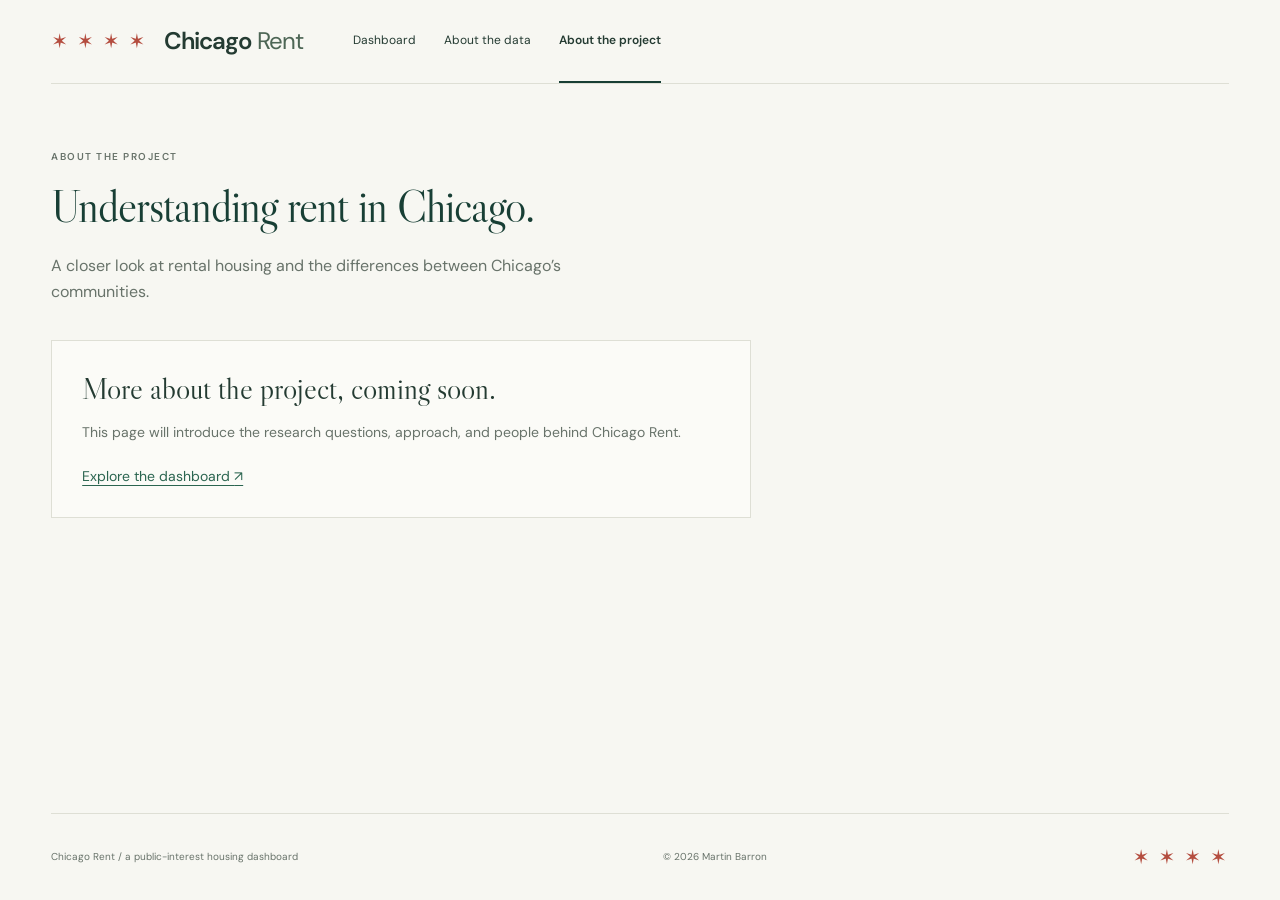
==== html/about.html @ 2ca5b663 "feat: Add favicon" ====
<!doctype html>
<html lang="en">
<head>
  <meta charset="utf-8">
  <meta name="viewport" content="width=device-width, initial-scale=1">
  <title>About the project · Chicago Rent</title>
  <link rel="icon" type="image/svg+xml" href="favicon.svg">
  <link href="style.css" rel="stylesheet">
</head>
<body>
  <a class="skip-link" href="#about-project">Skip to project information</a>
  <header class="site-header" id="page-top">
    <a class="brand" href="index.html"><span class="chicago-stars" aria-hidden="true">✶ ✶ ✶ ✶</span><span>Chicago <span class="brand-light">Rent</span></span></a>
    <nav aria-label="Main navigation"><a href="index.html">Dashboard</a><a href="data.html">About the data</a><a href="about.html" aria-current="page">About the project</a></nav>
  </header>
  <main id="about-project" class="project-page">
    <p class="eyebrow">About the project</p>
    <h1>Understanding rent in Chicago.</h1>
    <p class="project-lede">A closer look at rental housing and the differences between Chicago’s communities.</p>
    <section class="project-placeholder" aria-labelledby="coming-soon">
      <h2 id="coming-soon">More about the project, coming soon.</h2>
      <p>This page will introduce the research questions, approach, and people behind Chicago Rent.</p>
      <a href="index.html">Explore the dashboard <span aria-hidden="true">↗</span></a>
    </section>
  </main>
  <footer class="site-footer"><span>Chicago Rent / a public-interest housing dashboard</span><span>© 2026 Martin Barron</span><a class="chicago-stars" href="#page-top" aria-label="Return to top of page">✶ ✶ ✶ ✶</a></footer>
</body>
</html>
---- html/style.css ----
@import url('https://fonts.googleapis.com/css2?family=DM+Sans:wght@400;500;600;700&family=Libre+Caslon+Display&display=swap');
:root { font-family: 'DM Sans', system-ui, sans-serif; color: #243b32; background: #f7f7f2; --ink: #183f35; --muted: #68736a; --line: #dedfd5; --paper: #fbfbf7; --serif: 'Libre Caslon Display', Georgia, serif; }
* { box-sizing: border-box; }
body { margin: 0; font-size: 14px; line-height: 1.6; }
a { color: inherit; text-underline-offset: 4px; }
button, input, select { font: inherit; }
button, label, select { cursor: pointer; }
:focus-visible { outline: 3px solid #a74c29; outline-offset: 4px; }
.sr-only { position: absolute; width: 1px; height: 1px; overflow: hidden; clip-path: inset(50%); white-space: nowrap; }
.skip-link { position: fixed; left: 16px; top: -100px; background: var(--ink); color: white; padding: 12px; z-index: 100; }
.skip-link:focus { top: 12px; }
.site-header { margin: 0 4%; min-height: 84px; display: flex; align-items: center; gap: 50px; border-bottom: 1px solid var(--line); }
.brand { display: flex; gap: 17px; align-items: center; text-decoration: none; font-size: 24px; font-weight: 600; letter-spacing: -1px; white-space: nowrap; }
.brand-light { font-weight: 400; color: #4d6655; }
.chicago-stars { color: #b44d3f; letter-spacing: 2px; font-size: 20px; white-space: nowrap; }
nav { display: flex; gap: 28px; align-self: stretch; }
nav a { display: flex; align-items: center; text-decoration: none; font-size: 12px; border-bottom: 2px solid transparent; }
nav a[aria-current] { border-color: var(--ink); font-weight: 600; }
.eyebrow { text-transform: uppercase; letter-spacing: 1.5px; font-size: 10px; font-weight: 600; color: var(--muted); }
.intro { margin: 0 4%; padding: 34px 0; display: flex; justify-content: space-between; align-items: center; gap: 24px; }
.intro-kicker { display: flex; align-items: center; gap: 10px; margin-bottom: 12px; }
.live-dot { height: 5px; width: 5px; background: #518467; border-radius: 50%; }
h1 { font: normal clamp(35px, 3.5vw, 54px)/1.08 var(--serif); letter-spacing: -1px; margin: 0; color: var(--ink); }
h1 em { color: #4d7454; font-weight: 400; }
.intro p { margin: 13px 0 0; font-size: 12px; color: var(--muted); }
.intro-stat { display: flex; align-items: center; gap: 17px; padding-left: 30px; border-left: 1px solid var(--line); }
.intro-stat strong { font: normal 50px/1 var(--serif); }
.intro-stat span { font-size: 11px; color: var(--muted); white-space: nowrap; }
.workbench { margin: 0 4%; display: grid; grid-template-columns: 270px minmax(0, 1fr); border: 1px solid #d5d9ce; height: max(760px, calc(100svh - 290px)); max-height: 1100px; background: var(--paper); }
aside { padding: 24px 20px; border-right: 1px solid var(--line); overflow-y: auto; }
.sidebar-kicker { margin: 0 0 20px; }
fieldset { margin: 0; padding: 0; border: 0; min-width: 0; }
#rent-controls label { display: block; font-size: 11px; color: var(--muted); margin: 16px 0 7px; }
select { width: 100%; min-height: 42px; padding: 9px 7px; font-size: 12px; border: 1px solid #d7dcd0; border-radius: 3px; color: var(--ink); background: #f9faf4; }
#layers { border-top: 1px solid var(--line); margin-top: 24px; padding-top: 20px; }
#layers legend { float: left; width: 100%; margin-bottom: 12px; text-transform: uppercase; letter-spacing: 1.4px; font-size: 10px; font-weight: 600; color: var(--muted); }
#layers label { display: flex; align-items: center; gap: 9px; min-height: 40px; font-size: 12px; clear: both; }
input[type=checkbox] { width: 16px; height: 16px; accent-color: #35684f; }
.key { display: inline-block; width: 16px; height: 3px; }
.city { background: #b83246; }.communities { background: #126875; }.blocks { background: #655c79; }.tracts { background: #403a50; }
button { color: var(--ink); background: #f0f3e8; border: 1px solid #d5dfc8; border-radius: 3px; padding: 10px 12px; }
button:hover { background: #e4ebd9; }
button:disabled { opacity: .5; cursor: wait; }
#reset { width: 100%; margin-top: 23px; font-size: 12px; }
#status { font-size: 11px; color: var(--muted); margin: 15px 0 22px; }
.sidebar-about { display: flex; justify-content: space-between; font-size: 11px; border-top: 1px solid var(--line); padding-top: 17px; color: #2b6550; }
.map-region { position: relative; min-width: 0; overflow: hidden; background: #eaf0e9; }
#map { position: absolute; inset: 0; width: 100%; height: 100%; }
.map-title { position: absolute; top: 24px; left: 24px; max-width: calc(100% - 90px); padding: 12px 16px; background: #f7f7f2ed; border: 1px solid #e6e8dd; border-radius: 3px; pointer-events: none; }
.map-title h2 { font: normal 30px/1.12 var(--serif); letter-spacing: -.4px; margin: 5px 0; }
.map-title p { font-size: 10px; color: var(--muted); margin: 6px 0 0; }
.map-legend { position: absolute; bottom: 35px; left: 24px; width: 255px; max-width: calc(100% - 48px); padding: 15px 18px; border: 1px solid #d7ddcf; border-radius: 3px; background: #fbfcf7f5; }
.map-legend h2 { font-size: 12px; font-weight: 600; margin: 0 0 10px; }
#legend { list-style: none; padding: 0; margin: 0; font-size: 11px; font-variant-numeric: tabular-nums; }
#legend li { display: flex; gap: 9px; align-items: center; margin: 4px 0; }
.swatch { display: inline-block; width: 21px; height: 13px; border: 1px solid #79838a55; flex-shrink: 0; }
.note { font-size: 10px; line-height: 1.6; color: var(--muted); margin: 10px 0 0; }
.maplibregl-ctrl-group { background: #fbfcf7 !important; border: 1px solid #d7ddcf; box-shadow: none !important; border-radius: 3px !important; }
.maplibregl-ctrl-attrib { font: 10px/18px 'DM Sans', sans-serif; background: #f7f7f2dd !important; }
.reading-note { margin: 0 4%; padding: 28px 0; display: grid; grid-template-columns: 1fr 1fr; gap: 45px; border-bottom: 1px solid var(--line); }
.reading-note .eyebrow { margin: 0 0 8px; }
.reading-note h2 { font: normal 28px/1.15 var(--serif); margin: 0 0 10px; }
.reading-note p:not(.eyebrow), .source-notes { font-size: 12px; line-height: 1.8; color: var(--muted); margin: 0; }
.site-footer { margin: 0 4%; min-height: 85px; display: flex; align-items: center; justify-content: space-between; gap: 20px; color: var(--muted); font-size: 10px; }
@media (max-width: 1100px) { .workbench { grid-template-columns: 240px minmax(0, 1fr); } .map-legend { left: 14px; width: 225px; padding: 14px; } }
@media (max-width: 850px) { .workbench { height: 760px; max-height: none; } .map-region { min-height: 0; } .intro-stat { display: none; } }
@media (max-width: 600px) { .site-header { min-height: 74px; gap: 16px; flex-wrap: wrap; padding: 14px 0; } .brand { font-size: 21px; gap: 10px; } .brand .chicago-stars { font-size: 15px; } nav { gap: 16px; } nav a { font-size: 11px; padding: 5px 0; } .intro { padding: 26px 0; } h1 { font-size: 38px; } .workbench { grid-template-columns: 1fr; height: auto; } .map-region { height: 75svh; min-height: 560px; } aside { border-right: 0; border-bottom: 1px solid var(--line); padding: 20px; } #rent-controls { display: grid; grid-template-columns: 1fr; } #layers label { display: inline-flex; margin-right: 14px; } #layers { margin-top: 18px; } #reset { width: auto; margin-top: 15px; } #status { margin-bottom: 14px; } .map-title { top: 16px; left: 14px; } .map-title h2 { font-size: 27px; } .reading-note { grid-template-columns: 1fr; gap: 20px; } .site-footer { padding: 20px 0; flex-direction: column; align-items: flex-start; gap: 7px; }  }
@media (prefers-reduced-motion: reduce) { *, *::before, *::after { scroll-behavior: auto !important; transition: none !important; } }

.area-popup { font: 12px/1.6 'DM Sans', system-ui, sans-serif; color: var(--ink); max-height: 320px; overflow-y: auto; }
.area-popup p { margin: 0; padding: 9px 0; border-bottom: 1px solid var(--line); overflow-wrap: anywhere; }
.maplibregl-popup-content { background: var(--paper); padding: 18px; border: 1px solid var(--line); border-radius: 3px; }

.project-page { margin: 0 4%; padding: 65px 0 90px; min-height: calc(100svh - 170px); border-bottom: 1px solid var(--line); }
.project-page > .eyebrow { margin: 0 0 18px; }
.project-lede { color: var(--muted); max-width: 580px; margin: 22px 0 35px; font-size: 16px; }
.project-placeholder { max-width: 700px; padding: 30px; background: var(--paper); border: 1px solid var(--line); }
.project-placeholder h2 { font: normal 30px/1.2 var(--serif); margin: 0 0 14px; }
.project-placeholder p { color: var(--muted); margin: 0 0 22px; }
.project-placeholder a { color: #2b6550; }
@media (max-width: 850px) { .site-header { gap: 20px; flex-wrap: wrap; padding: 15px 0; } nav { flex-wrap: wrap; gap: 18px; } nav a { min-height: 36px; } }

.data-page { max-width: 960px; }
.data-page h2 { font: normal 30px/1.2 var(--serif); margin: 30px 0 16px; }
.data-page p:not(.eyebrow) { color: var(--muted); max-width: 700px; font-size: 15px; line-height: 1.8; }
.data-page .source-notes { margin-top: 32px; padding-top: 25px; border-top: 1px solid var(--line); max-width: 700px; font-size: 14px; }
.chicago-reset-control button { display: grid; place-items: center; color: var(--ink); }

.site-footer a.chicago-stars { text-decoration: none; min-height: 44px; display: inline-flex; align-items: center; }

.city-section { margin: 0 4%; padding: 46px 0 30px; border-bottom: 1px solid var(--line); }
.city-section-heading { display: flex; align-items: center; justify-content: space-between; gap: 20px; }
.city-section .eyebrow { margin: 0 0 10px; }
.city-section h2 { font: normal 38px/1.15 var(--serif); margin: 0; letter-spacing: -.5px; }
.city-intro { max-width: 750px; color: var(--muted); font-size: 13px; margin: 16px 0 8px; }
.period-badge { border: 1px solid #d5dfc8; border-radius: 3px; background: #edf2e3; padding: 8px 12px; color: #35664f; font-size: 12px; white-space: nowrap; }
#city-status { font-size: 11px; color: var(--muted); margin-bottom: 20px; }
.city-cards { display: grid; grid-template-columns: repeat(4, minmax(0,1fr)); gap: 15px; }
.stat-card { padding: 22px 20px; background: var(--paper); border: 1px solid var(--line); border-radius: 3px; }
.stat-card h3 { font-size: 12px; font-weight: 500; min-height: 38px; margin: 0 0 12px; }
.stat-card strong { display: block; font: normal clamp(30px,3vw,44px)/1.15 var(--serif); color: var(--ink); font-variant-numeric: tabular-nums; }
.stat-unit { font-size: 11px; color: var(--muted); margin: 5px 0 16px; }
.stat-moe { font-size: 11px; color: #35664f; margin: 0; }
.stat-description { font-size: 10px; line-height: 1.6; color: var(--muted); margin: 12px 0 0; border-top: 1px solid var(--line); padding-top: 10px; }
.trends-heading { max-width: 780px; margin-top: 45px; }
.trends-heading h2 { font-size: 32px; }
.trends-heading > p:last-child { font-size: 12px; color: var(--muted); }
.chart-notice { margin: 20px 0; padding: 12px 16px; border-left: 3px solid #b49a67; background: #f2efdf; font-size: 12px; color: #665733; }
.city-charts { display: grid; grid-template-columns: repeat(2, minmax(0,1fr)); gap: 20px; }
.trend-chart { min-width: 0; padding: 22px 20px 10px; border: 1px solid var(--line); border-radius: 3px; background: var(--paper); }
.trend-chart h3 { margin: 0; font-size: 15px; font-weight: 500; }
.chart-unit { font-size: 11px; margin: 5px 0 12px; color: var(--muted); }
.trend-chart svg { width: 100%; height: auto; display: block; overflow: visible; }
.chart-axis text { font: 11px 'DM Sans', system-ui, sans-serif; fill: #68736a; }
.chart-axis .domain { stroke: var(--line); }
.chart-grid line { stroke: #e6e8dd; }
.trend-line { fill: none; stroke-width: 2; }
.trend-chart circle:focus { outline: none; stroke-width: 4; }
.chart-readout { min-height: 40px; font-size: 11px; color: var(--muted); }
.city-table { margin-top: 25px; font-size: 12px; }
.city-table summary { cursor: pointer; color: #2b6550; padding: 10px 0; }
.table-scroll { overflow-x: auto; }
.city-table table { border-collapse: collapse; width: 100%; background: var(--paper); font-variant-numeric: tabular-nums; }
.city-table caption { text-align: left; padding: 10px; color: var(--muted); }
.city-table th, .city-table td { padding: 10px; border-bottom: 1px solid var(--line); text-align: left; }
.city-source { margin-top: 24px; font-size: 11px; color: var(--muted); }
@media (max-width: 1000px) { .city-cards { grid-template-columns: repeat(2,minmax(0,1fr)); } }
@media (max-width: 650px) { .city-section-heading { align-items: flex-start; flex-direction: column; gap: 4px; } .city-section h2 { font-size: 32px; } .city-charts { grid-template-columns: 1fr; } .stat-card { padding: 17px 13px; } .stat-card strong { font-size: 31px; } .trend-chart { padding: 18px 12px 8px; } }
@media (max-width: 360px) { .city-cards { grid-template-columns: 1fr; } }
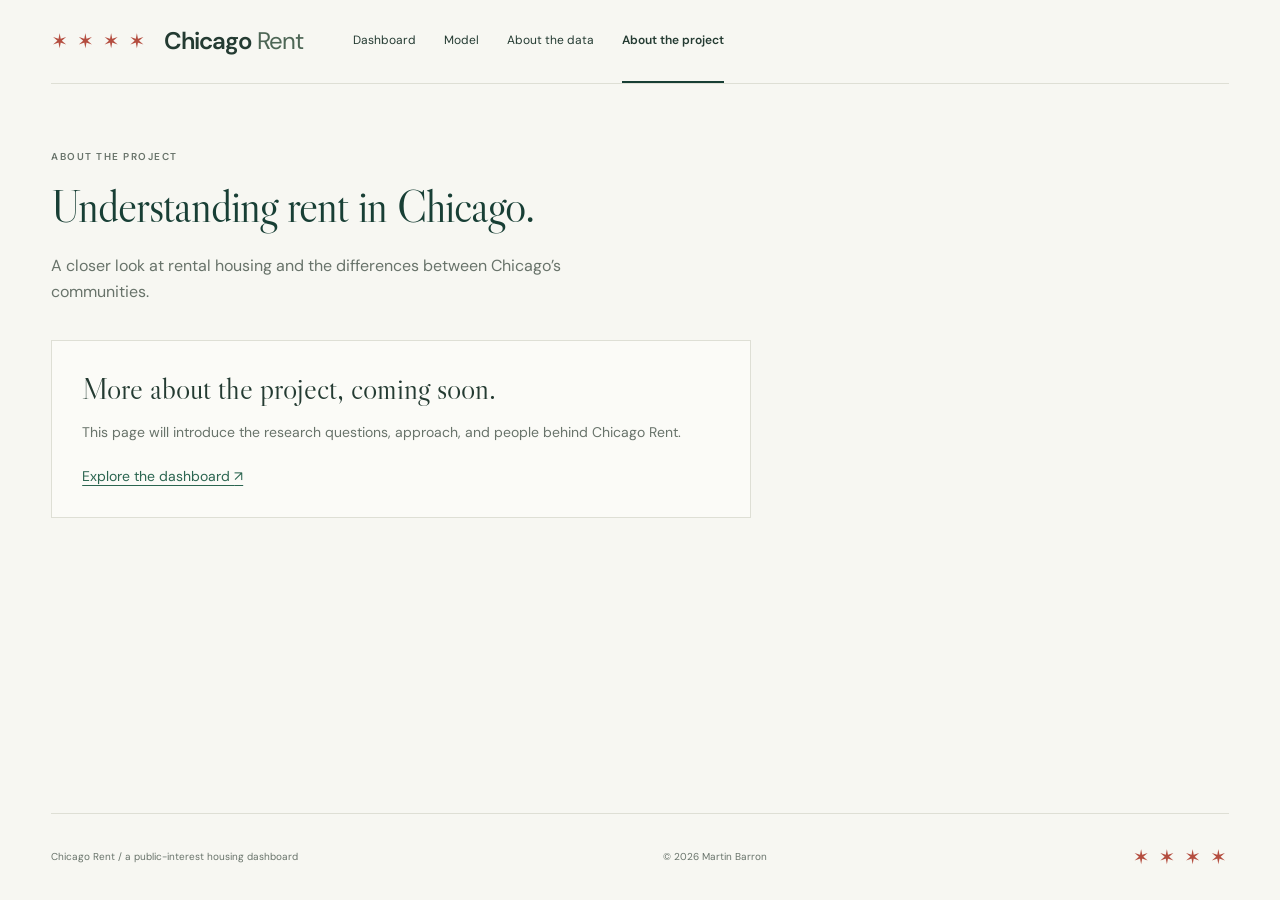
==== commit 767ecbba: "refactor: website enhancements" ====
--- a/html/about.html
+++ b/html/about.html
@@ -11,7 +11,7 @@
   <a class="skip-link" href="#about-project">Skip to project information</a>
   <header class="site-header" id="page-top">
     <a class="brand" href="index.html"><span class="chicago-stars" aria-hidden="true">✶ ✶ ✶ ✶</span><span>Chicago <span class="brand-light">Rent</span></span></a>
-    <nav aria-label="Main navigation"><a href="index.html">Dashboard</a><a href="data.html">About the data</a><a href="about.html" aria-current="page">About the project</a></nav>
+    <nav aria-label="Main navigation"><a href="index.html">Dashboard</a><a href="model.html">Model</a><a href="data.html">About the data</a><a href="about.html" aria-current="page">About the project</a></nav>
   </header>
   <main id="about-project" class="project-page">
     <p class="eyebrow">About the project</p>
--- a/html/style.css
+++ b/html/style.css
@@ -44,7 +44,7 @@
 #reset { width: 100%; margin-top: 23px; font-size: 12px; }
 #status { font-size: 11px; color: var(--muted); margin: 15px 0 22px; }
 .sidebar-about { display: flex; justify-content: space-between; font-size: 11px; border-top: 1px solid var(--line); padding-top: 17px; color: #2b6550; }
-.map-region { position: relative; min-width: 0; overflow: hidden; background: #eaf0e9; }
+.map-region { position: relative; min-width: 0; min-height: 0; overflow: hidden; background: #eaf0e9; }
 #map { position: absolute; inset: 0; width: 100%; height: 100%; }
 .map-title { position: absolute; top: 24px; left: 24px; max-width: calc(100% - 90px); padding: 12px 16px; background: #f7f7f2ed; border: 1px solid #e6e8dd; border-radius: 3px; pointer-events: none; }
 .map-title h2 { font: normal 30px/1.12 var(--serif); letter-spacing: -.4px; margin: 5px 0; }
@@ -94,20 +94,25 @@
 .city-section h2 { font: normal 38px/1.15 var(--serif); margin: 0; letter-spacing: -.5px; }
 .city-intro { max-width: 750px; color: var(--muted); font-size: 13px; margin: 16px 0 8px; }
 .period-badge { border: 1px solid #d5dfc8; border-radius: 3px; background: #edf2e3; padding: 8px 12px; color: #35664f; font-size: 12px; white-space: nowrap; }
+.city-period-control { flex-shrink: 0; min-width: 175px; }
+.city-period-control label { display: block; color: var(--muted); font-size: 11px; margin-bottom: 5px; }
+.city-period-control select { min-height: 42px; }
 #city-status { font-size: 11px; color: var(--muted); margin-bottom: 20px; }
-.city-cards { display: grid; grid-template-columns: repeat(4, minmax(0,1fr)); gap: 15px; }
+.city-cards { display: grid; grid-template-columns: repeat(5, minmax(0,1fr)); gap: 15px; }
 .stat-card { padding: 22px 20px; background: var(--paper); border: 1px solid var(--line); border-radius: 3px; }
 .stat-card h3 { font-size: 12px; font-weight: 500; min-height: 38px; margin: 0 0 12px; }
 .stat-card strong { display: block; font: normal clamp(30px,3vw,44px)/1.15 var(--serif); color: var(--ink); font-variant-numeric: tabular-nums; }
 .stat-unit { font-size: 11px; color: var(--muted); margin: 5px 0 16px; }
-.stat-moe { font-size: 11px; color: #35664f; margin: 0; }
+.stat-value-line { display: flex; flex-wrap: wrap; align-items: baseline; column-gap: 8px; }
+.stat-moe { font: normal clamp(21px, 2vw, 29px)/1.15 var(--serif); color: #738577; white-space: nowrap; }
+.moe-symbol { color: var(--ink); }
 .stat-description { font-size: 10px; line-height: 1.6; color: var(--muted); margin: 12px 0 0; border-top: 1px solid var(--line); padding-top: 10px; }
 .trends-heading { max-width: 780px; margin-top: 45px; }
 .trends-heading h2 { font-size: 32px; }
 .trends-heading > p:last-child { font-size: 12px; color: var(--muted); }
 .chart-notice { margin: 20px 0; padding: 12px 16px; border-left: 3px solid #b49a67; background: #f2efdf; font-size: 12px; color: #665733; }
 .city-charts { display: grid; grid-template-columns: repeat(2, minmax(0,1fr)); gap: 20px; }
-.trend-chart { min-width: 0; padding: 22px 20px 10px; border: 1px solid var(--line); border-radius: 3px; background: var(--paper); }
+.trend-chart { position: relative; min-width: 0; padding: 22px 20px 10px; border: 1px solid var(--line); border-radius: 3px; background: var(--paper); }
 .trend-chart h3 { margin: 0; font-size: 15px; font-weight: 500; }
 .chart-unit { font-size: 11px; margin: 5px 0 12px; color: var(--muted); }
 .trend-chart svg { width: 100%; height: auto; display: block; overflow: visible; }
@@ -117,6 +122,9 @@
 .trend-line { fill: none; stroke-width: 2; }
 .trend-chart circle:focus { outline: none; stroke-width: 4; }
 .chart-readout { min-height: 40px; font-size: 11px; color: var(--muted); }
+.trend-chart circle { cursor: pointer; }
+.chart-tooltip { position: absolute; z-index: 3; max-width: min(260px, calc(100% - 16px)); padding: 10px 12px; border: 1px solid #cbd5c3; border-radius: 3px; background: #fbfcf7; box-shadow: 0 3px 15px #273f2220; color: var(--ink); font-size: 12px; line-height: 1.5; pointer-events: none; }
+.chart-tooltip[hidden] { display: none; }
 .city-table { margin-top: 25px; font-size: 12px; }
 .city-table summary { cursor: pointer; color: #2b6550; padding: 10px 0; }
 .table-scroll { overflow-x: auto; }
@@ -127,3 +135,23 @@
 @media (max-width: 1000px) { .city-cards { grid-template-columns: repeat(2,minmax(0,1fr)); } }
 @media (max-width: 650px) { .city-section-heading { align-items: flex-start; flex-direction: column; gap: 4px; } .city-section h2 { font-size: 32px; } .city-charts { grid-template-columns: 1fr; } .stat-card { padding: 17px 13px; } .stat-card strong { font-size: 31px; } .trend-chart { padding: 18px 12px 8px; } }
 @media (max-width: 360px) { .city-cards { grid-template-columns: 1fr; } }
+
+/* City cards open an accessible, native comparison dialog. */
+.stat-card { position: relative; }
+.stat-card-action { position: absolute; inset: 0; width: 100%; border: 0; border-radius: inherit; background: transparent; cursor: pointer; }
+.stat-card-action:hover, .stat-card-action:focus-visible { background: transparent; }
+.stat-card:has(.stat-card-action:hover), .stat-card:has(.stat-card-action:focus-visible) { border-color: #2b6550; background: #f0f3e8; }
+.stat-card-action:focus-visible { outline: 3px solid #2b6550; outline-offset: 3px; }
+.stat-compare-cue { display: block; margin-top: 13px; color: #2b6550; font-size: 11px; }
+.comparison-dialog { width: min(820px, calc(100vw - 32px)); max-height: calc(100dvh - 40px); box-sizing: border-box; padding: 28px; border: 1px solid var(--line); border-radius: 8px; background: var(--paper); color: var(--ink); overflow-y: auto; }
+.comparison-dialog::backdrop { background: rgb(20 35 29 / 55%); }
+.comparison-header { display: flex; align-items: flex-start; justify-content: space-between; gap: 16px; }
+.comparison-header .eyebrow { margin: 0 0 8px; }
+.comparison-header h2 { font: normal 30px/1.2 var(--serif); margin: 0; }
+.comparison-close { display: grid; place-items: center; flex-shrink: 0; width: 30px; height: 30px; padding: 0; border: 1px solid var(--line); border-radius: 50%; font: 22px/1 Arial, sans-serif; background: transparent; color: inherit; cursor: pointer; }
+.comparison-close:focus-visible { outline: 3px solid #2b6550; outline-offset: 2px; }
+#comparison-period { font-size: 12px; line-height: 1.6; color: var(--muted); }
+#comparison-chart { min-height: 60px; }
+#comparison-chart svg { display: block; width: 100%; font-family: 'DM Sans', system-ui, sans-serif; font-size: 12px; }
+#comparison-chart .chart-grid text { fill: var(--muted); }
+@media (max-width: 500px) { .comparison-dialog { padding: 16px; } .comparison-header h2 { font-size: 25px; } #comparison-chart svg { font-size: 10px; } }
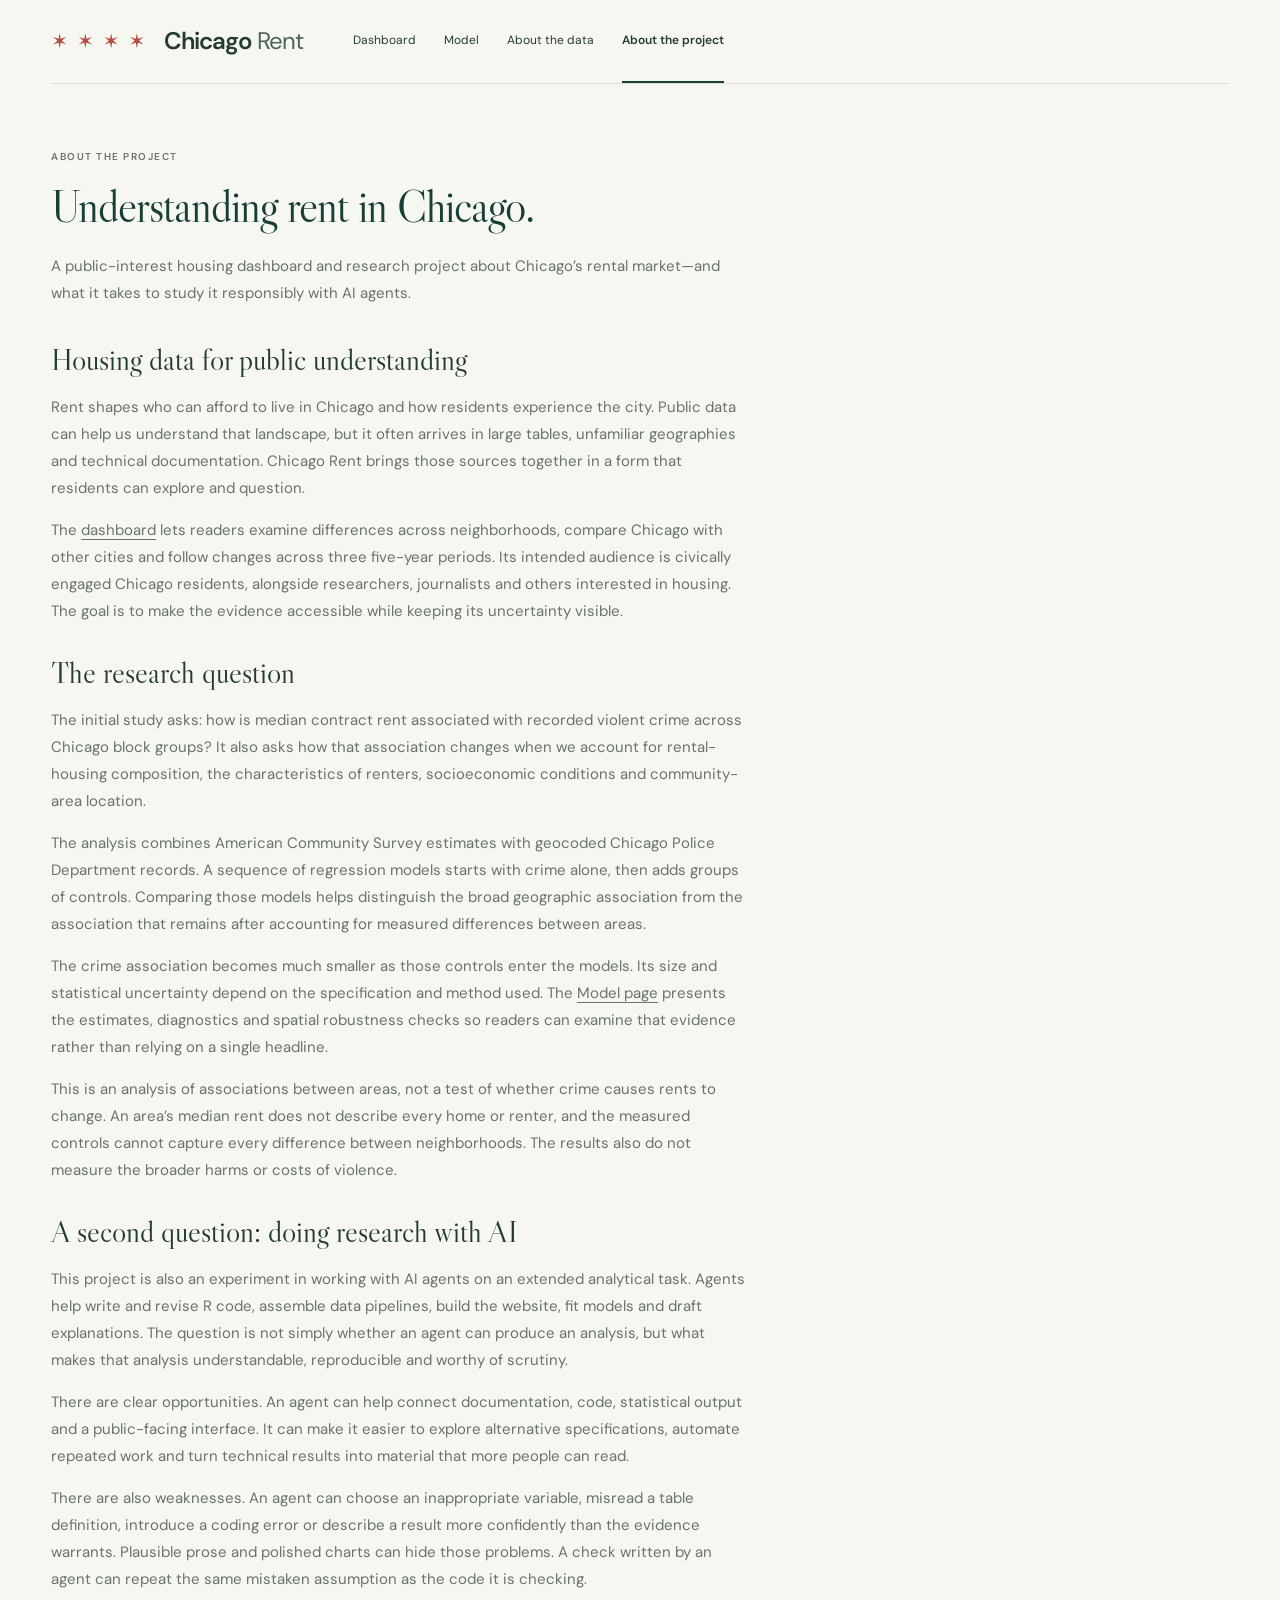
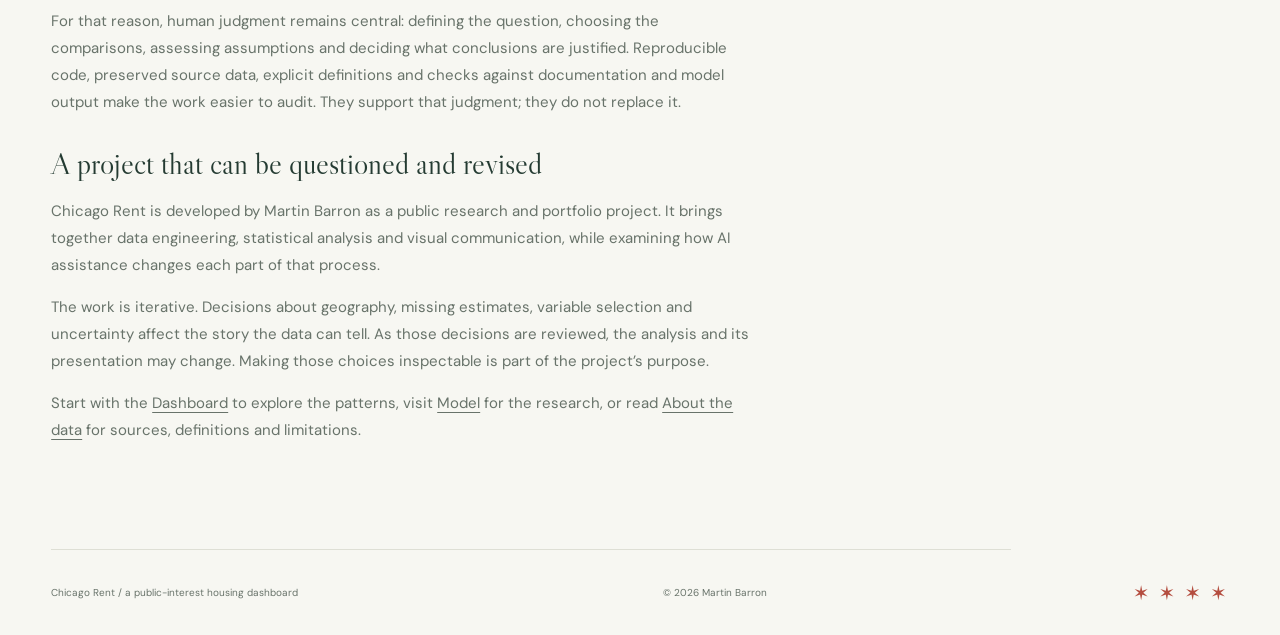
==== commit b9b4b1f3: "refactor: add placeholder about text" ====
--- a/html/about.html
+++ b/html/about.html
@@ -4,8 +4,9 @@
   <meta charset="utf-8">
   <meta name="viewport" content="width=device-width, initial-scale=1">
   <title>About the project · Chicago Rent</title>
+  <meta name="description" content="Chicago Rent is a public-interest housing dashboard and research project exploring rent, violent crime, and the strengths and limits of analysis with AI agents.">
   <link rel="icon" type="image/svg+xml" href="favicon.svg">
-  <link href="style.css" rel="stylesheet">
+  <link href="style.css?v=20261118-puma-aggregates" rel="stylesheet">
 </head>
 <body>
   <a class="skip-link" href="#about-project">Skip to project information</a>
@@ -13,14 +14,34 @@
     <a class="brand" href="index.html"><span class="chicago-stars" aria-hidden="true">✶ ✶ ✶ ✶</span><span>Chicago <span class="brand-light">Rent</span></span></a>
     <nav aria-label="Main navigation"><a href="index.html">Dashboard</a><a href="model.html">Model</a><a href="data.html">About the data</a><a href="about.html" aria-current="page">About the project</a></nav>
   </header>
-  <main id="about-project" class="project-page">
+  <main id="about-project" class="project-page data-page">
     <p class="eyebrow">About the project</p>
     <h1>Understanding rent in Chicago.</h1>
-    <p class="project-lede">A closer look at rental housing and the differences between Chicago’s communities.</p>
-    <section class="project-placeholder" aria-labelledby="coming-soon">
-      <h2 id="coming-soon">More about the project, coming soon.</h2>
-      <p>This page will introduce the research questions, approach, and people behind Chicago Rent.</p>
-      <a href="index.html">Explore the dashboard <span aria-hidden="true">↗</span></a>
+    <p class="project-lede">A public-interest housing dashboard and research project about Chicago’s rental market—and what it takes to study it responsibly with AI agents.</p>
+    <section aria-labelledby="public-interest-heading">
+      <h2 id="public-interest-heading">Housing data for public understanding</h2>
+      <p>Rent shapes who can afford to live in Chicago and how residents experience the city. Public data can help us understand that landscape, but it often arrives in large tables, unfamiliar geographies and technical documentation. Chicago Rent brings those sources together in a form that residents can explore and question.</p>
+      <p>The <a href="index.html">dashboard</a> lets readers examine differences across neighborhoods, compare Chicago with other cities and follow changes across three five-year periods. Its intended audience is civically engaged Chicago residents, alongside researchers, journalists and others interested in housing. The goal is to make the evidence accessible while keeping its uncertainty visible.</p>
+    </section>
+    <section aria-labelledby="research-heading">
+      <h2 id="research-heading">The research question</h2>
+      <p>The initial study asks: how is median contract rent associated with recorded violent crime across Chicago block groups? It also asks how that association changes when we account for rental-housing composition, the characteristics of renters, socioeconomic conditions and community-area location.</p>
+      <p>The analysis combines American Community Survey estimates with geocoded Chicago Police Department records. A sequence of regression models starts with crime alone, then adds groups of controls. Comparing those models helps distinguish the broad geographic association from the association that remains after accounting for measured differences between areas.</p>
+      <p>The crime association becomes much smaller as those controls enter the models. Its size and statistical uncertainty depend on the specification and method used. The <a href="model.html">Model page</a> presents the estimates, diagnostics and spatial robustness checks so readers can examine that evidence rather than relying on a single headline.</p>
+      <p>This is an analysis of associations between areas, not a test of whether crime causes rents to change. An area’s median rent does not describe every home or renter, and the measured controls cannot capture every difference between neighborhoods. The results also do not measure the broader harms or costs of violence.</p>
+    </section>
+    <section aria-labelledby="agents-heading">
+      <h2 id="agents-heading">A second question: doing research with AI</h2>
+      <p>This project is also an experiment in working with AI agents on an extended analytical task. Agents help write and revise R code, assemble data pipelines, build the website, fit models and draft explanations. The question is not simply whether an agent can produce an analysis, but what makes that analysis understandable, reproducible and worthy of scrutiny.</p>
+      <p>There are clear opportunities. An agent can help connect documentation, code, statistical output and a public-facing interface. It can make it easier to explore alternative specifications, automate repeated work and turn technical results into material that more people can read.</p>
+      <p>There are also weaknesses. An agent can choose an inappropriate variable, misread a table definition, introduce a coding error or describe a result more confidently than the evidence warrants. Plausible prose and polished charts can hide those problems. A check written by an agent can repeat the same mistaken assumption as the code it is checking.</p>
+      <p>For that reason, human judgment remains central: defining the question, choosing the comparisons, assessing assumptions and deciding what conclusions are justified. Reproducible code, preserved source data, explicit definitions and checks against documentation and model output make the work easier to audit. They support that judgment; they do not replace it.</p>
+    </section>
+    <section aria-labelledby="open-work-heading">
+      <h2 id="open-work-heading">A project that can be questioned and revised</h2>
+      <p>Chicago Rent is developed by Martin Barron as a public research and portfolio project. It brings together data engineering, statistical analysis and visual communication, while examining how AI assistance changes each part of that process.</p>
+      <p>The work is iterative. Decisions about geography, missing estimates, variable selection and uncertainty affect the story the data can tell. As those decisions are reviewed, the analysis and its presentation may change. Making those choices inspectable is part of the project’s purpose.</p>
+      <p>Start with the <a href="index.html">Dashboard</a> to explore the patterns, visit <a href="model.html">Model</a> for the research, or read <a href="data.html">About the data</a> for sources, definitions and limitations.</p>
     </section>
   </main>
   <footer class="site-footer"><span>Chicago Rent / a public-interest housing dashboard</span><span>© 2026 Martin Barron</span><a class="chicago-stars" href="#page-top" aria-label="Return to top of page">✶ ✶ ✶ ✶</a></footer>
--- a/html/style.css
+++ b/html/style.css
@@ -37,12 +37,14 @@
 #layers label { display: flex; align-items: center; gap: 9px; min-height: 40px; font-size: 12px; clear: both; }
 input[type=checkbox] { width: 16px; height: 16px; accent-color: #35684f; }
 .key { display: inline-block; width: 16px; height: 3px; }
+.key.pumas { background: #a66523; }
 .city { background: #b83246; }.communities { background: #126875; }.blocks { background: #655c79; }.tracts { background: #403a50; }
 button { color: var(--ink); background: #f0f3e8; border: 1px solid #d5dfc8; border-radius: 3px; padding: 10px 12px; }
 button:hover { background: #e4ebd9; }
 button:disabled { opacity: .5; cursor: wait; }
 #reset { width: 100%; margin-top: 23px; font-size: 12px; }
 #status { font-size: 11px; color: var(--muted); margin: 15px 0 22px; }
+#status:empty { display: none; }
 .sidebar-about { display: flex; justify-content: space-between; font-size: 11px; border-top: 1px solid var(--line); padding-top: 17px; color: #2b6550; }
 .map-region { position: relative; min-width: 0; min-height: 0; overflow: hidden; background: #eaf0e9; }
 #map { position: absolute; inset: 0; width: 100%; height: 100%; }
@@ -98,7 +100,7 @@
 .city-period-control label { display: block; color: var(--muted); font-size: 11px; margin-bottom: 5px; }
 .city-period-control select { min-height: 42px; }
 #city-status { font-size: 11px; color: var(--muted); margin-bottom: 20px; }
-.city-cards { display: grid; grid-template-columns: repeat(5, minmax(0,1fr)); gap: 15px; }
+.city-cards { display: grid; grid-template-columns: repeat(3, minmax(0,1fr)); gap: 15px; }
 .stat-card { padding: 22px 20px; background: var(--paper); border: 1px solid var(--line); border-radius: 3px; }
 .stat-card h3 { font-size: 12px; font-weight: 500; min-height: 38px; margin: 0 0 12px; }
 .stat-card strong { display: block; font: normal clamp(30px,3vw,44px)/1.15 var(--serif); color: var(--ink); font-variant-numeric: tabular-nums; }
@@ -138,11 +140,11 @@
 
 /* City cards open an accessible, native comparison dialog. */
 .stat-card { position: relative; }
-.stat-card-action { position: absolute; inset: 0; width: 100%; border: 0; border-radius: inherit; background: transparent; cursor: pointer; }
-.stat-card-action:hover, .stat-card-action:focus-visible { background: transparent; }
-.stat-card:has(.stat-card-action:hover), .stat-card:has(.stat-card-action:focus-visible) { border-color: #2b6550; background: #f0f3e8; }
-.stat-card-action:focus-visible { outline: 3px solid #2b6550; outline-offset: 3px; }
-.stat-compare-cue { display: block; margin-top: 13px; color: #2b6550; font-size: 11px; }
+ .stat-card-actions { display: flex; flex-wrap: wrap; gap: 8px 18px; margin-top: 18px; }
+.stat-card-actions button { position: static; width: auto; border: 0; padding: 2px 0; background: transparent; color: var(--ink); font-size: 12px; text-decoration: underline; text-underline-offset: 3px; }
+.stat-card-actions button:hover { color: #287d87; }
+.stat-card:has(.stat-card-actions button:hover), .stat-card:has(.stat-card-actions button:focus-visible) { border-color: #2b6550; background: #f0f3e8; }
+.stat-card-actions button:focus-visible { outline: 2px solid #2b6550; outline-offset: 3px; }
 .comparison-dialog { width: min(820px, calc(100vw - 32px)); max-height: calc(100dvh - 40px); box-sizing: border-box; padding: 28px; border: 1px solid var(--line); border-radius: 8px; background: var(--paper); color: var(--ink); overflow-y: auto; }
 .comparison-dialog::backdrop { background: rgb(20 35 29 / 55%); }
 .comparison-header { display: flex; align-items: flex-start; justify-content: space-between; gap: 16px; }
@@ -155,3 +157,19 @@
 #comparison-chart svg { display: block; width: 100%; font-family: 'DM Sans', system-ui, sans-serif; font-size: 12px; }
 #comparison-chart .chart-grid text { fill: var(--muted); }
 @media (max-width: 500px) { .comparison-dialog { padding: 16px; } .comparison-header h2 { font-size: 25px; } #comparison-chart svg { font-size: 10px; } }
+
+/* Citywide categories share their labels and membership with map measures. */
+.city-tabs { display: flex; flex-wrap: wrap; gap: 6px; margin: 24px 0 20px; border-bottom: 1px solid var(--line); padding-bottom: 12px; }
+.city-tabs [role="tab"] { font: inherit; font-size: 13px; border: 1px solid var(--line); border-radius: 4px; padding: 9px 13px; background: transparent; color: var(--ink); cursor: pointer; }
+.city-tabs [role="tab"]:hover:not(:disabled) { background: #e6ecdf; }
+.city-tabs [role="tab"][aria-selected="true"] { background: #183f35; color: #fff; border-color: #183f35; }
+.city-tabs [role="tab"]:focus-visible, #city-group-panel:focus-visible { outline: 2px solid #287d87; outline-offset: 3px; }
+.city-tabs [role="tab"]:disabled { opacity: .45; cursor: default; }
+
+.distribution-controls { display: flex; flex-wrap: wrap; gap: 14px 24px; margin: 20px 0; }
+.distribution-controls label { display: flex; align-items: center; gap: 8px; font-size: 12px; }
+.distribution-controls select, .distribution-controls input { border: 1px solid var(--line); border-radius: 3px; padding: 7px; background: var(--paper); color: var(--ink); }
+.distribution-controls input { width: 65px; }
+#distribution-chart svg { width: 100%; display: block; font-family: inherit; font-size: 12px; }
+#distribution-chart rect:focus, #distribution-chart rect:hover { fill: #b44d3f; outline: none; }
+#distribution-note { color: var(--muted); font-size: 12px; }
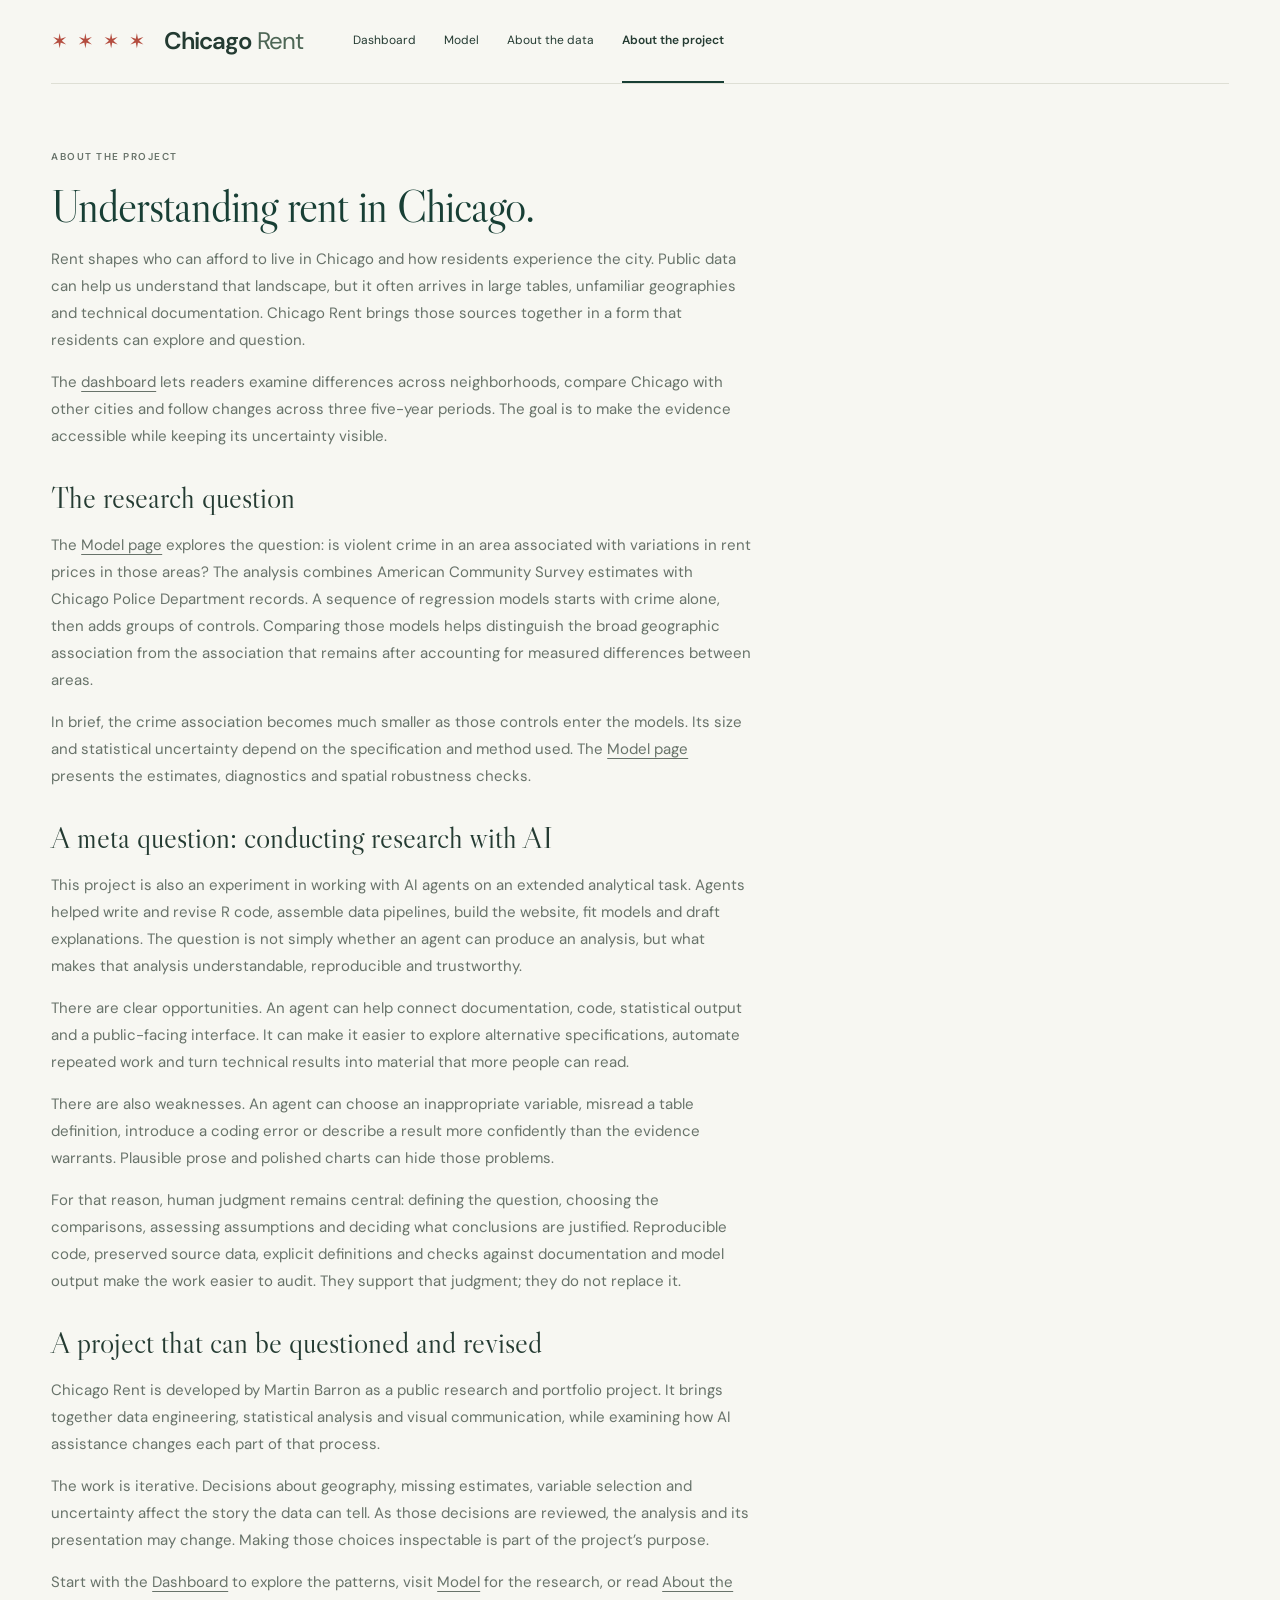
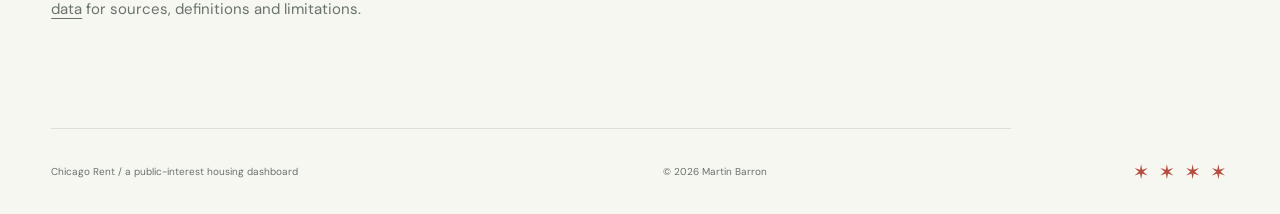
==== commit c4cc626e: "refactor: update about.html" ====
--- a/html/about.html
+++ b/html/about.html
@@ -17,24 +17,20 @@
   <main id="about-project" class="project-page data-page">
     <p class="eyebrow">About the project</p>
     <h1>Understanding rent in Chicago.</h1>
-    <p class="project-lede">A public-interest housing dashboard and research project about Chicago’s rental market—and what it takes to study it responsibly with AI agents.</p>
-    <section aria-labelledby="public-interest-heading">
-      <h2 id="public-interest-heading">Housing data for public understanding</h2>
+    <section aria-label="Project introduction">
       <p>Rent shapes who can afford to live in Chicago and how residents experience the city. Public data can help us understand that landscape, but it often arrives in large tables, unfamiliar geographies and technical documentation. Chicago Rent brings those sources together in a form that residents can explore and question.</p>
-      <p>The <a href="index.html">dashboard</a> lets readers examine differences across neighborhoods, compare Chicago with other cities and follow changes across three five-year periods. Its intended audience is civically engaged Chicago residents, alongside researchers, journalists and others interested in housing. The goal is to make the evidence accessible while keeping its uncertainty visible.</p>
+      <p>The <a href="index.html">dashboard</a> lets readers examine differences across neighborhoods, compare Chicago with other cities and follow changes across three five-year periods. The goal is to make the evidence accessible while keeping its uncertainty visible.</p>
     </section>
     <section aria-labelledby="research-heading">
       <h2 id="research-heading">The research question</h2>
-      <p>The initial study asks: how is median contract rent associated with recorded violent crime across Chicago block groups? It also asks how that association changes when we account for rental-housing composition, the characteristics of renters, socioeconomic conditions and community-area location.</p>
-      <p>The analysis combines American Community Survey estimates with geocoded Chicago Police Department records. A sequence of regression models starts with crime alone, then adds groups of controls. Comparing those models helps distinguish the broad geographic association from the association that remains after accounting for measured differences between areas.</p>
-      <p>The crime association becomes much smaller as those controls enter the models. Its size and statistical uncertainty depend on the specification and method used. The <a href="model.html">Model page</a> presents the estimates, diagnostics and spatial robustness checks so readers can examine that evidence rather than relying on a single headline.</p>
-      <p>This is an analysis of associations between areas, not a test of whether crime causes rents to change. An area’s median rent does not describe every home or renter, and the measured controls cannot capture every difference between neighborhoods. The results also do not measure the broader harms or costs of violence.</p>
+      <p>The <a href="model.html">Model page</a> explores the question: is violent crime in an area associated with variations in rent prices in those areas? The analysis combines American Community Survey estimates with Chicago Police Department records. A sequence of regression models starts with crime alone, then adds groups of controls. Comparing those models helps distinguish the broad geographic association from the association that remains after accounting for measured differences between areas.</p>
+      <p>In brief, the crime association becomes much smaller as those controls enter the models. Its size and statistical uncertainty depend on the specification and method used. The <a href="model.html">Model page</a> presents the estimates, diagnostics and spatial robustness checks.</p>
     </section>
     <section aria-labelledby="agents-heading">
-      <h2 id="agents-heading">A second question: doing research with AI</h2>
-      <p>This project is also an experiment in working with AI agents on an extended analytical task. Agents help write and revise R code, assemble data pipelines, build the website, fit models and draft explanations. The question is not simply whether an agent can produce an analysis, but what makes that analysis understandable, reproducible and worthy of scrutiny.</p>
+      <h2 id="agents-heading">A meta question: conducting research with AI</h2>
+      <p>This project is also an experiment in working with AI agents on an extended analytical task. Agents helped write and revise R code, assemble data pipelines, build the website, fit models and draft explanations. The question is not simply whether an agent can produce an analysis, but what makes that analysis understandable, reproducible and trustworthy.</p>
       <p>There are clear opportunities. An agent can help connect documentation, code, statistical output and a public-facing interface. It can make it easier to explore alternative specifications, automate repeated work and turn technical results into material that more people can read.</p>
-      <p>There are also weaknesses. An agent can choose an inappropriate variable, misread a table definition, introduce a coding error or describe a result more confidently than the evidence warrants. Plausible prose and polished charts can hide those problems. A check written by an agent can repeat the same mistaken assumption as the code it is checking.</p>
+      <p>There are also weaknesses. An agent can choose an inappropriate variable, misread a table definition, introduce a coding error or describe a result more confidently than the evidence warrants. Plausible prose and polished charts can hide those problems.</p>
       <p>For that reason, human judgment remains central: defining the question, choosing the comparisons, assessing assumptions and deciding what conclusions are justified. Reproducible code, preserved source data, explicit definitions and checks against documentation and model output make the work easier to audit. They support that judgment; they do not replace it.</p>
     </section>
     <section aria-labelledby="open-work-heading">
--- a/html/style.css
+++ b/html/style.css
@@ -83,6 +83,17 @@
 @media (max-width: 850px) { .site-header { gap: 20px; flex-wrap: wrap; padding: 15px 0; } nav { flex-wrap: wrap; gap: 18px; } nav a { min-height: 36px; } }
 
 .data-page { max-width: 960px; }
+.data-page:has(.variable-dictionary) { max-width: 1280px; }
+.data-dictionary-scroll { overflow-x: auto; margin: 25px 0; border: 1px solid var(--line); }
+.data-dictionary { width: 100%; min-width: 850px; border-collapse: collapse; font-size: 14px; line-height: 1.65; text-align: left; }
+.data-dictionary caption { text-align: left; padding: 16px; color: var(--muted); }
+.data-dictionary th, .data-dictionary td { padding: 16px; vertical-align: top; border-top: 1px solid var(--line); }
+.data-dictionary thead { background: var(--paper); }
+.data-dictionary th[scope="row"] { width: 20%; font-weight: 600; }
+.data-dictionary td:nth-child(2) { width: 28%; }
+.data-dictionary td:nth-child(3) { width: 40%; }
+.data-dictionary code { font-size: 12px; overflow-wrap: anywhere; }
+.data-dictionary a { color: #2b6550; text-underline-offset: 3px; }
 .data-page h2 { font: normal 30px/1.2 var(--serif); margin: 30px 0 16px; }
 .data-page p:not(.eyebrow) { color: var(--muted); max-width: 700px; font-size: 15px; line-height: 1.8; }
 .data-page .source-notes { margin-top: 32px; padding-top: 25px; border-top: 1px solid var(--line); max-width: 700px; font-size: 14px; }
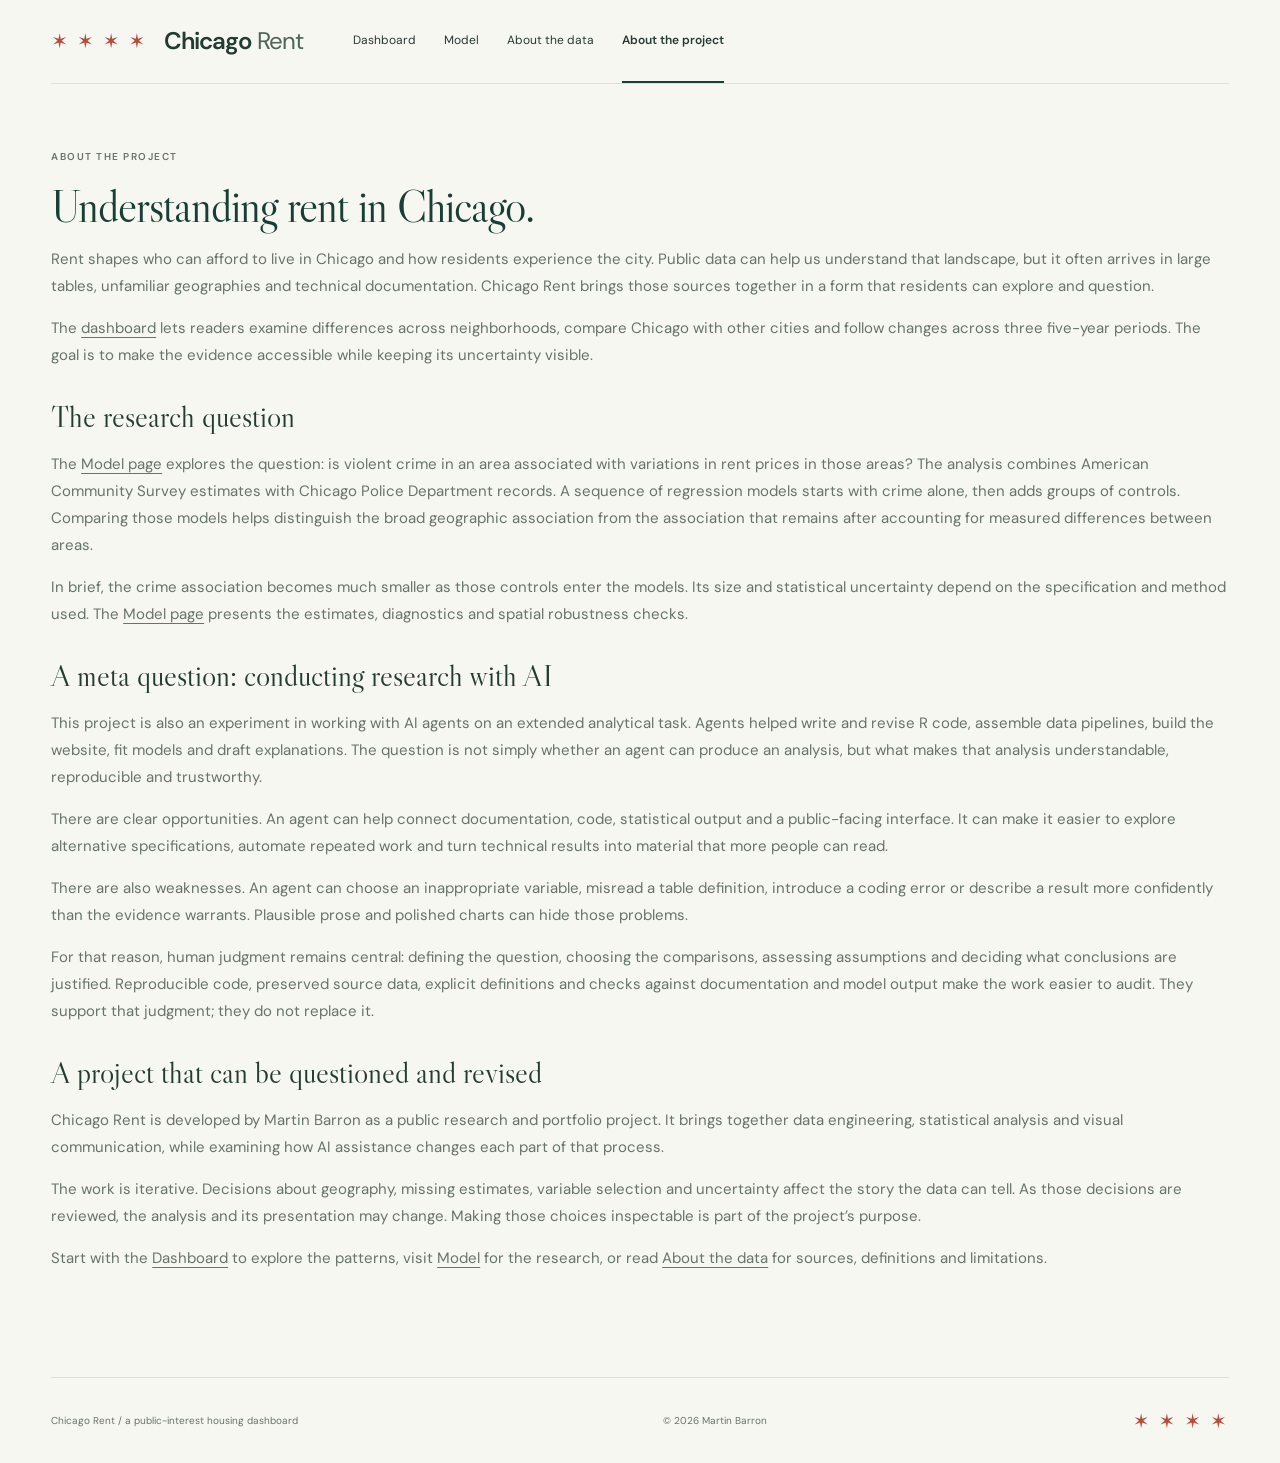
==== commit 3083b1f9: "refactor: add zip code boundaries" ====
--- a/html/about.html
+++ b/html/about.html
@@ -6,7 +6,7 @@
   <title>About the project · Chicago Rent</title>
   <meta name="description" content="Chicago Rent is a public-interest housing dashboard and research project exploring rent, violent crime, and the strengths and limits of analysis with AI agents.">
   <link rel="icon" type="image/svg+xml" href="favicon.svg">
-  <link href="style.css?v=20261118-puma-aggregates" rel="stylesheet">
+  <link href="style.css?v=20261127-about-width" rel="stylesheet">
 </head>
 <body>
   <a class="skip-link" href="#about-project">Skip to project information</a>
--- a/html/style.css
+++ b/html/style.css
@@ -37,6 +37,7 @@
 #layers label { display: flex; align-items: center; gap: 9px; min-height: 40px; font-size: 12px; clear: both; }
 input[type=checkbox] { width: 16px; height: 16px; accent-color: #35684f; }
 .key { display: inline-block; width: 16px; height: 3px; }
+.key.zips { height: 0; border-top: 2px solid #a45319; }
 .key.pumas { background: #a66523; }
 .city { background: #b83246; }.communities { background: #126875; }.blocks { background: #655c79; }.tracts { background: #403a50; }
 button { color: var(--ink); background: #f0f3e8; border: 1px solid #d5dfc8; border-radius: 3px; padding: 10px 12px; }
@@ -82,8 +83,6 @@
 .project-placeholder a { color: #2b6550; }
 @media (max-width: 850px) { .site-header { gap: 20px; flex-wrap: wrap; padding: 15px 0; } nav { flex-wrap: wrap; gap: 18px; } nav a { min-height: 36px; } }
 
-.data-page { max-width: 960px; }
-.data-page:has(.variable-dictionary) { max-width: 1280px; }
 .data-dictionary-scroll { overflow-x: auto; margin: 25px 0; border: 1px solid var(--line); }
 .data-dictionary { width: 100%; min-width: 850px; border-collapse: collapse; font-size: 14px; line-height: 1.65; text-align: left; }
 .data-dictionary caption { text-align: left; padding: 16px; color: var(--muted); }
@@ -95,8 +94,8 @@
 .data-dictionary code { font-size: 12px; overflow-wrap: anywhere; }
 .data-dictionary a { color: #2b6550; text-underline-offset: 3px; }
 .data-page h2 { font: normal 30px/1.2 var(--serif); margin: 30px 0 16px; }
-.data-page p:not(.eyebrow) { color: var(--muted); max-width: 700px; font-size: 15px; line-height: 1.8; }
-.data-page .source-notes { margin-top: 32px; padding-top: 25px; border-top: 1px solid var(--line); max-width: 700px; font-size: 14px; }
+.data-page p:not(.eyebrow) { color: var(--muted); font-size: 15px; line-height: 1.8; }
+.data-page .source-notes { margin-top: 32px; padding-top: 25px; border-top: 1px solid var(--line); font-size: 14px; }
 .chicago-reset-control button { display: grid; place-items: center; color: var(--ink); }
 
 .site-footer a.chicago-stars { text-decoration: none; min-height: 44px; display: inline-flex; align-items: center; }
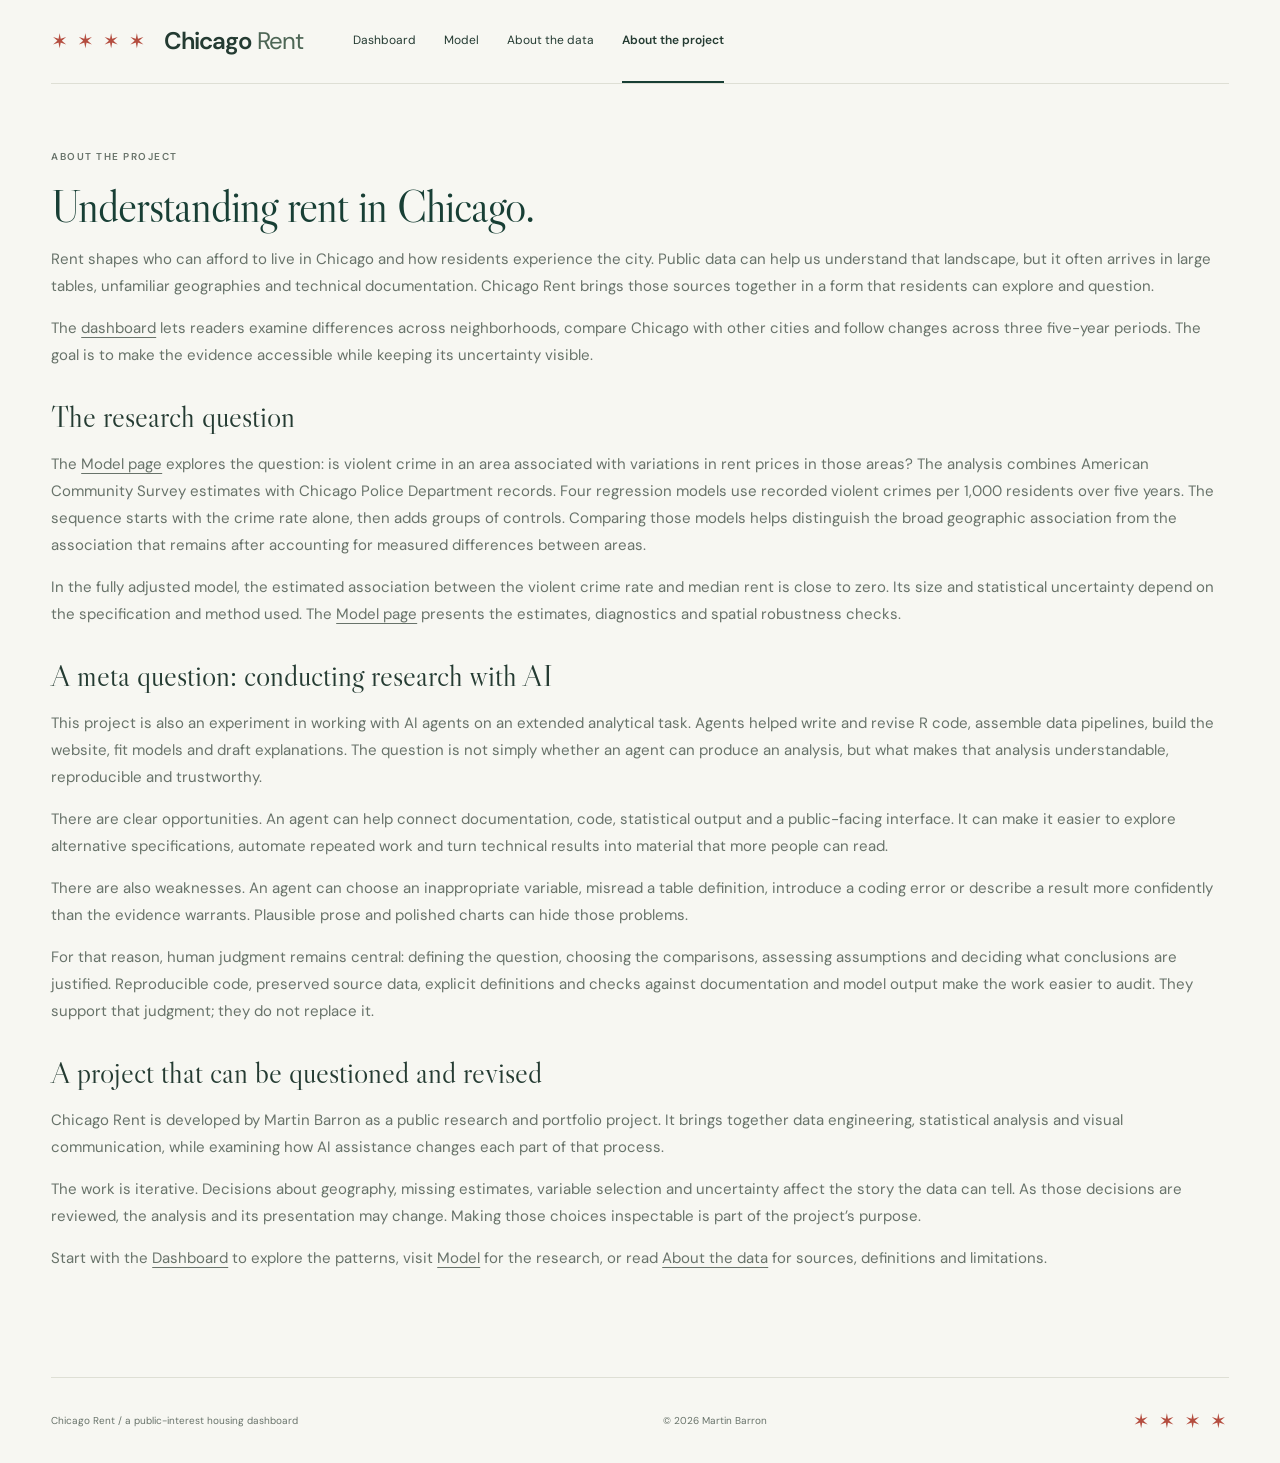
==== commit 101f1f63: "refactor: update models on website" ====
--- a/html/about.html
+++ b/html/about.html
@@ -23,8 +23,8 @@
     </section>
     <section aria-labelledby="research-heading">
       <h2 id="research-heading">The research question</h2>
-      <p>The <a href="model.html">Model page</a> explores the question: is violent crime in an area associated with variations in rent prices in those areas? The analysis combines American Community Survey estimates with Chicago Police Department records. A sequence of regression models starts with crime alone, then adds groups of controls. Comparing those models helps distinguish the broad geographic association from the association that remains after accounting for measured differences between areas.</p>
-      <p>In brief, the crime association becomes much smaller as those controls enter the models. Its size and statistical uncertainty depend on the specification and method used. The <a href="model.html">Model page</a> presents the estimates, diagnostics and spatial robustness checks.</p>
+      <p>The <a href="model.html">Model page</a> explores the question: is violent crime in an area associated with variations in rent prices in those areas? The analysis combines American Community Survey estimates with Chicago Police Department records. Four regression models use recorded violent crimes per 1,000 residents over five years. The sequence starts with the crime rate alone, then adds groups of controls. Comparing those models helps distinguish the broad geographic association from the association that remains after accounting for measured differences between areas.</p>
+      <p>In the fully adjusted model, the estimated association between the violent crime rate and median rent is close to zero. Its size and statistical uncertainty depend on the specification and method used. The <a href="model.html">Model page</a> presents the estimates, diagnostics and spatial robustness checks.</p>
     </section>
     <section aria-labelledby="agents-heading">
       <h2 id="agents-heading">A meta question: conducting research with AI</h2>
